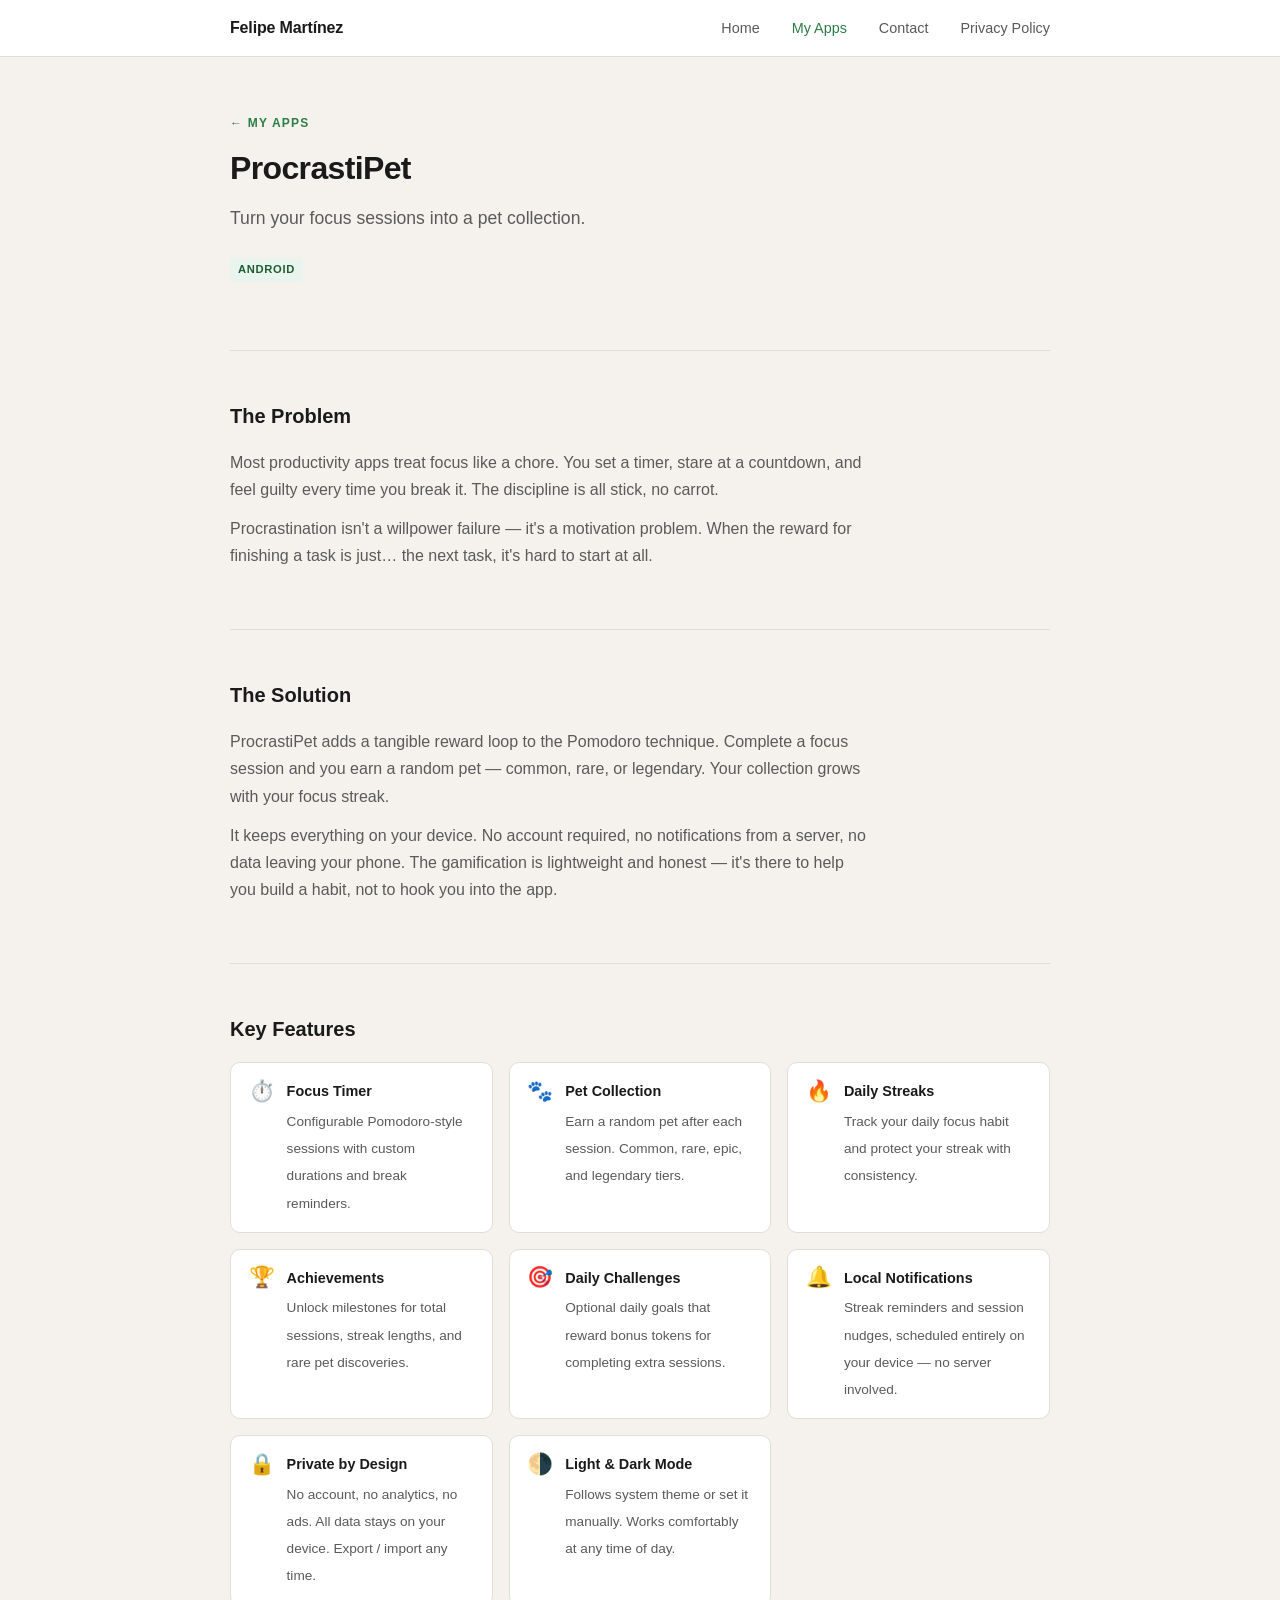
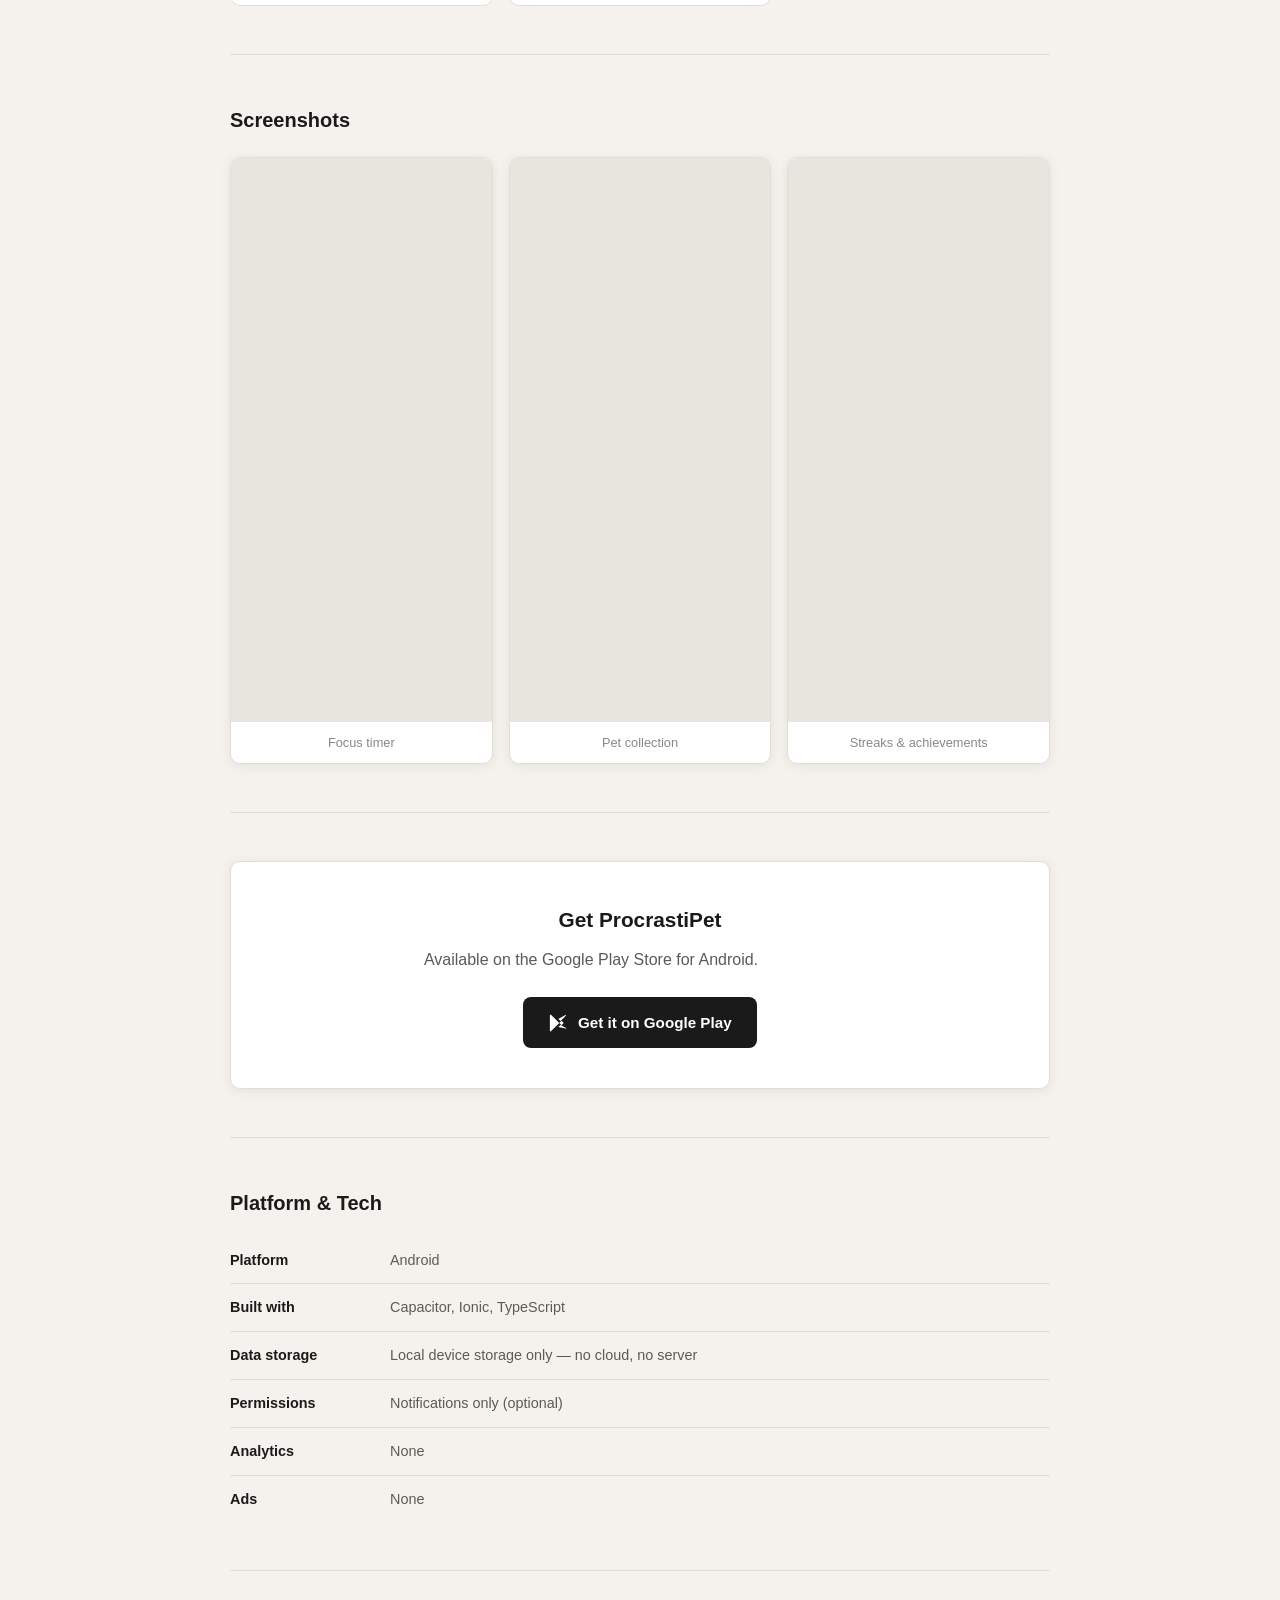
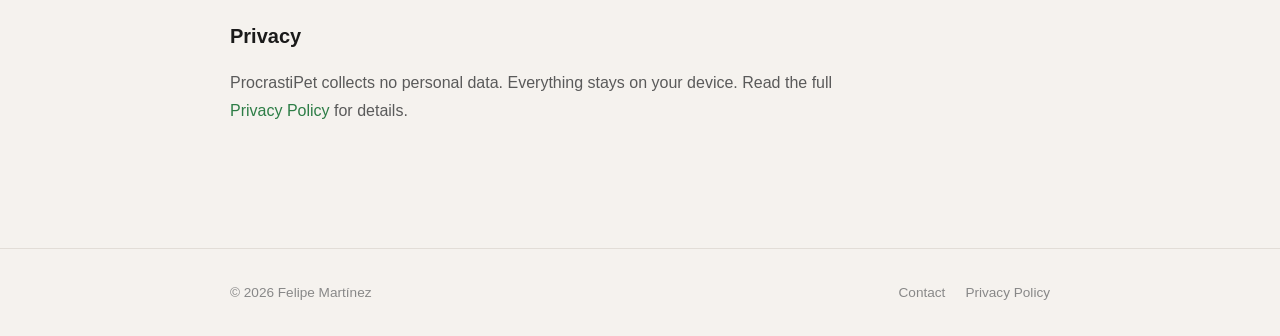
==== app-procrastipet.html @ 2a688fde "feat: build complete multi-page portfolio site Replaces the standalone privacy policy page with a fu" ====
<!DOCTYPE html>
<html lang="en">
<head>
  <meta charset="UTF-8" />
  <meta name="viewport" content="width=device-width, initial-scale=1.0" />
  <title>ProcrastiPet — Felipe Martínez</title>
  <meta name="description" content="ProcrastiPet turns your focus sessions into a pet collection. Beat procrastination one timer at a time. Privacy-first Android app." />
  <link rel="stylesheet" href="assets/styles.css" />
</head>
<body>

  <!-- ── Navigation ───────────────────────────────────────── -->
  <nav class="site-nav" aria-label="Main navigation">
    <div class="container nav-inner">
      <a href="index.html" class="nav-logo">Felipe Martínez</a>

      <button class="nav-toggle" aria-label="Toggle navigation" aria-expanded="false">
        <span></span><span></span><span></span>
      </button>

      <ul class="nav-links">
        <li><a href="index.html">Home</a></li>
        <li><a href="apps.html" class="active">My Apps</a></li>
        <li><a href="contact.html">Contact</a></li>
        <li><a href="privacy-policy.html">Privacy Policy</a></li>
      </ul>
    </div>
  </nav>

  <main>

    <!-- ── App header ─────────────────────────────────────── -->
    <div class="container">
      <header class="app-detail-header">
        <p class="section-label"><a href="apps.html">← My Apps</a></p>
        <h1 class="app-detail-title">ProcrastiPet</h1>
        <p class="app-detail-tagline">Turn your focus sessions into a pet collection.</p>
        <div class="app-detail-meta">
          <span class="badge-platform">Android</span>
        </div>
      </header>
    </div>

    <div class="container">

      <!-- ── 1. The Problem ──────────────────────────────────── -->
      <section class="detail-section">
        <h2>The Problem</h2>
        <p>
          Most productivity apps treat focus like a chore. You set a timer, stare at a countdown,
          and feel guilty every time you break it. The discipline is all stick, no carrot.
        </p>
        <p>
          Procrastination isn't a willpower failure — it's a motivation problem. When the reward
          for finishing a task is just… the next task, it's hard to start at all.
        </p>
      </section>

      <!-- ── 2. The Solution ─────────────────────────────────── -->
      <section class="detail-section">
        <h2>The Solution</h2>
        <p>
          ProcrastiPet adds a tangible reward loop to the Pomodoro technique. Complete a focus
          session and you earn a random pet — common, rare, or legendary. Your collection grows
          with your focus streak.
        </p>
        <p>
          It keeps everything on your device. No account required, no notifications from a server,
          no data leaving your phone. The gamification is lightweight and honest — it's there to
          help you build a habit, not to hook you into the app.
        </p>
      </section>

      <!-- ── 3. Key Features ────────────────────────────────── -->
      <section class="detail-section">
        <h2>Key Features</h2>

        <div class="feature-list">
          <div class="feature-item">
            <span class="feature-icon">⏱️</span>
            <div class="feature-text">
              <strong>Focus Timer</strong>
              <span>Configurable Pomodoro-style sessions with custom durations and break reminders.</span>
            </div>
          </div>

          <div class="feature-item">
            <span class="feature-icon">🐾</span>
            <div class="feature-text">
              <strong>Pet Collection</strong>
              <span>Earn a random pet after each session. Common, rare, epic, and legendary tiers.</span>
            </div>
          </div>

          <div class="feature-item">
            <span class="feature-icon">🔥</span>
            <div class="feature-text">
              <strong>Daily Streaks</strong>
              <span>Track your daily focus habit and protect your streak with consistency.</span>
            </div>
          </div>

          <div class="feature-item">
            <span class="feature-icon">🏆</span>
            <div class="feature-text">
              <strong>Achievements</strong>
              <span>Unlock milestones for total sessions, streak lengths, and rare pet discoveries.</span>
            </div>
          </div>

          <div class="feature-item">
            <span class="feature-icon">🎯</span>
            <div class="feature-text">
              <strong>Daily Challenges</strong>
              <span>Optional daily goals that reward bonus tokens for completing extra sessions.</span>
            </div>
          </div>

          <div class="feature-item">
            <span class="feature-icon">🔔</span>
            <div class="feature-text">
              <strong>Local Notifications</strong>
              <span>Streak reminders and session nudges, scheduled entirely on your device — no server involved.</span>
            </div>
          </div>

          <div class="feature-item">
            <span class="feature-icon">🔒</span>
            <div class="feature-text">
              <strong>Private by Design</strong>
              <span>No account, no analytics, no ads. All data stays on your device. Export / import any time.</span>
            </div>
          </div>

          <div class="feature-item">
            <span class="feature-icon">🌗</span>
            <div class="feature-text">
              <strong>Light &amp; Dark Mode</strong>
              <span>Follows system theme or set it manually. Works comfortably at any time of day.</span>
            </div>
          </div>
        </div>
      </section>

      <!-- ── 4. Screenshots ─────────────────────────────────── -->
      <section class="detail-section">
        <h2>Screenshots</h2>

        <!-- REPLACE: drop real screenshots into assets/ and update the src and alt attributes below -->
        <div class="screenshot-gallery">
          <figure>
            <img
              src="assets/procrastipet-1.png"
              alt="ProcrastiPet home screen showing a focus timer and pet summary"
            />
            <figcaption>Focus timer</figcaption>
          </figure>
          <figure>
            <img
              src="assets/procrastipet-2.png"
              alt="ProcrastiPet pet collection screen showing earned creatures of various rarities"
            />
            <figcaption>Pet collection</figcaption>
          </figure>
          <figure>
            <img
              src="assets/procrastipet-3.png"
              alt="ProcrastiPet achievements and streak screen"
            />
            <figcaption>Streaks &amp; achievements</figcaption>
          </figure>
        </div>
      </section>

      <!-- ── 5. Download ────────────────────────────────────── -->
      <section class="detail-section">
        <div class="store-cta">
          <h2>Get ProcrastiPet</h2>
          <p>Available on the Google Play Store for Android.</p>
          <!-- REPLACE: update the href below with your real Play Store URL -->
          <a
            href="https://play.google.com/store/apps/details?id=YOUR_PACKAGE_NAME"
            class="btn-store"
            target="_blank"
            rel="noopener noreferrer"
            aria-label="Get ProcrastiPet on Google Play"
          >
            <!-- Google Play icon (inline SVG, no external dependency) -->
            <svg width="20" height="20" viewBox="0 0 512 512" fill="currentColor" aria-hidden="true">
              <path d="M48 59.5v393C48 464 57 474 68.9 474l.1-.1 220-220L68.9 38C57 38 48 48 48 59.5zM321.7 207.3l-56.4-56.4 168.8-96.3c10.7-6.1 22.2-2.4 27.3 8.5L321.7 207.3zM265.3 361.1l56.4-56.4 149.7 85.4c-5.1 10.9-16.6 14.6-27.3 8.5L265.3 361.1zM289.4 256l56.3-56.3 56.3 56.3-56.3 56.3-56.3-56.3z"/>
            </svg>
            Get it on Google Play
          </a>
        </div>
      </section>

      <!-- ── 6. Platform & Tech ─────────────────────────────── -->
      <section class="detail-section">
        <h2>Platform &amp; Tech</h2>

        <table class="tech-table">
          <tbody>
            <tr>
              <td>Platform</td>
              <td>Android</td>
            </tr>
            <tr>
              <td>Built with</td>
              <td>Capacitor, Ionic, TypeScript</td>
            </tr>
            <tr>
              <td>Data storage</td>
              <td>Local device storage only — no cloud, no server</td>
            </tr>
            <tr>
              <td>Permissions</td>
              <td>Notifications only (optional)</td>
            </tr>
            <tr>
              <td>Analytics</td>
              <td>None</td>
            </tr>
            <tr>
              <td>Ads</td>
              <td>None</td>
            </tr>
          </tbody>
        </table>
      </section>

      <!-- ── 7. Privacy note ────────────────────────────────── -->
      <section class="detail-section">
        <h2>Privacy</h2>
        <p>
          ProcrastiPet collects no personal data. Everything stays on your device.
          Read the full <a href="privacy-policy.html">Privacy Policy</a> for details.
        </p>
      </section>

    </div><!-- /.container -->
  </main>

  <!-- ── Footer ───────────────────────────────────────────── -->
  <footer class="site-footer">
    <div class="container footer-inner">
      <span class="footer-copy">&copy; 2026 Felipe Martínez</span>
      <nav class="footer-links" aria-label="Footer navigation">
        <a href="contact.html">Contact</a>
        <a href="privacy-policy.html">Privacy Policy</a>
      </nav>
    </div>
  </footer>

  <script src="assets/script.js"></script>
</body>
</html>
---- assets/styles.css ----
/* ============================================================
   styles.css — shared stylesheet for fpmartinez10.github.io
   ============================================================ */

/* ── 1. Custom properties ───────────────────────────────────── */
:root {
  --brand:       #2d7d46;
  --brand-dark:  #1f5c33;
  --bg:          #f5f2ee;
  --surface:     #ffffff;
  --border:      #e2ddd7;
  --text:        #1a1a1a;
  --text-muted:  #5a5a5a;
  --text-subtle: #888;
  --radius:      10px;
  --shadow:      0 2px 12px rgba(0, 0, 0, 0.07);
  --shadow-hover: 0 4px 20px rgba(0, 0, 0, 0.12);
  --container:   860px;
  --font: -apple-system, BlinkMacSystemFont, "Segoe UI", Roboto, Helvetica, Arial, sans-serif;
}

/* ── 2. Reset ───────────────────────────────────────────────── */
*, *::before, *::after {
  box-sizing: border-box;
  margin: 0;
  padding: 0;
}

/* ── 3. Base ────────────────────────────────────────────────── */
html { scroll-behavior: smooth; }

body {
  font-family: var(--font);
  background: var(--bg);
  color: var(--text);
  line-height: 1.7;
  font-size: 1rem;
}

img {
  display: block;
  max-width: 100%;
  height: auto;
}

a {
  color: var(--brand);
  text-decoration: none;
}

a:hover { text-decoration: underline; }

ul { list-style: none; }

/* ── 4. Layout helpers ──────────────────────────────────────── */
.container {
  max-width: var(--container);
  margin: 0 auto;
  padding: 0 1.25rem;
}

.section {
  padding: 4rem 0;
}

.section + .section {
  border-top: 1px solid var(--border);
}

.section-label {
  font-size: 0.75rem;
  font-weight: 700;
  letter-spacing: 0.1em;
  text-transform: uppercase;
  color: var(--brand);
  margin-bottom: 0.5rem;
}

.section-title {
  font-size: 1.6rem;
  font-weight: 700;
  color: var(--text);
  margin-bottom: 0.75rem;
  line-height: 1.3;
}

.section-intro {
  color: var(--text-muted);
  max-width: 560px;
  margin-bottom: 2.5rem;
}

/* ── 5. Navigation ──────────────────────────────────────────── */
.site-nav {
  background: var(--surface);
  border-bottom: 1px solid var(--border);
  position: sticky;
  top: 0;
  z-index: 100;
}

.nav-inner {
  display: flex;
  align-items: center;
  justify-content: space-between;
  height: 56px;
}

.nav-logo {
  font-weight: 700;
  font-size: 1rem;
  color: var(--text);
  letter-spacing: -0.01em;
}

.nav-logo:hover { text-decoration: none; color: var(--brand); }

.nav-links {
  display: flex;
  gap: 2rem;
  align-items: center;
}

.nav-links a {
  font-size: 0.9rem;
  color: var(--text-muted);
  font-weight: 500;
  transition: color 0.15s;
}

.nav-links a:hover,
.nav-links a.active {
  color: var(--brand);
  text-decoration: none;
}

/* Hamburger button — hidden on desktop */
.nav-toggle {
  display: none;
  background: none;
  border: none;
  cursor: pointer;
  padding: 0.25rem;
  flex-direction: column;
  gap: 5px;
}

.nav-toggle span {
  display: block;
  width: 22px;
  height: 2px;
  background: var(--text);
  border-radius: 2px;
  transition: all 0.2s;
}

/* ── 6. Hero ────────────────────────────────────────────────── */
.hero {
  padding: 5rem 0 4rem;
  border-bottom: 1px solid var(--border);
}

.hero-eyebrow {
  font-size: 0.8rem;
  font-weight: 700;
  letter-spacing: 0.12em;
  text-transform: uppercase;
  color: var(--brand);
  margin-bottom: 1rem;
}

.hero-title {
  font-size: 2.25rem;
  font-weight: 800;
  line-height: 1.2;
  color: var(--text);
  max-width: 640px;
  margin-bottom: 1.25rem;
  letter-spacing: -0.02em;
}

.hero-subtitle {
  font-size: 1.05rem;
  color: var(--text-muted);
  max-width: 500px;
  margin-bottom: 2rem;
}

/* ── 7. Buttons ─────────────────────────────────────────────── */
.btn {
  display: inline-block;
  padding: 0.65rem 1.4rem;
  border-radius: 6px;
  font-size: 0.9rem;
  font-weight: 600;
  cursor: pointer;
  transition: background 0.15s, transform 0.1s;
  text-decoration: none;
}

.btn:hover { text-decoration: none; transform: translateY(-1px); }

.btn-primary {
  background: var(--brand);
  color: #fff;
}

.btn-primary:hover { background: var(--brand-dark); }

.btn-outline {
  background: transparent;
  color: var(--brand);
  border: 1.5px solid var(--brand);
}

.btn-outline:hover { background: #f0f8f3; }

.btn-store {
  display: inline-flex;
  align-items: center;
  gap: 0.6rem;
  background: var(--text);
  color: #fff;
  padding: 0.8rem 1.6rem;
  border-radius: 8px;
  font-size: 0.95rem;
  font-weight: 600;
  transition: background 0.15s, transform 0.1s;
}

.btn-store:hover {
  background: #333;
  text-decoration: none;
  transform: translateY(-1px);
}

/* ── 8. App cards (used on home + apps page) ────────────────── */
.app-grid {
  display: grid;
  grid-template-columns: repeat(auto-fill, minmax(280px, 1fr));
  gap: 1.5rem;
}

/* ── ADD NEW APP: Copy one .app-card block to add another app ── */
.app-card {
  background: var(--surface);
  border: 1px solid var(--border);
  border-radius: var(--radius);
  padding: 1.75rem;
  box-shadow: var(--shadow);
  transition: box-shadow 0.2s, transform 0.15s;
  display: flex;
  flex-direction: column;
}

.app-card:hover {
  box-shadow: var(--shadow-hover);
  transform: translateY(-2px);
}

.app-card-icon {
  font-size: 2.25rem;
  margin-bottom: 1rem;
  line-height: 1;
}

.app-card-name {
  font-size: 1.1rem;
  font-weight: 700;
  color: var(--text);
  margin-bottom: 0.35rem;
}

.app-card-tagline {
  font-size: 0.9rem;
  color: var(--text-muted);
  margin-bottom: 1rem;
  flex-grow: 1;
}

.badge-platform {
  display: inline-block;
  font-size: 0.7rem;
  font-weight: 700;
  letter-spacing: 0.06em;
  text-transform: uppercase;
  background: #e8f4ed;
  color: var(--brand-dark);
  border-radius: 4px;
  padding: 0.15rem 0.5rem;
  margin-bottom: 1.25rem;
}

.app-card-link {
  font-size: 0.875rem;
  font-weight: 600;
  color: var(--brand);
}

.app-card-link:hover { text-decoration: underline; }

/* ── 9. App detail page ─────────────────────────────────────── */
.app-detail-header {
  padding: 3.5rem 0 3rem;
  border-bottom: 1px solid var(--border);
}

.app-detail-title {
  font-size: 2rem;
  font-weight: 800;
  letter-spacing: -0.02em;
  color: var(--text);
  margin-bottom: 0.5rem;
}

.app-detail-tagline {
  font-size: 1.1rem;
  color: var(--text-muted);
  margin-bottom: 1.5rem;
}

.app-detail-meta {
  display: flex;
  gap: 0.75rem;
  flex-wrap: wrap;
  align-items: center;
}

.detail-section {
  padding: 3rem 0;
  border-bottom: 1px solid var(--border);
}

.detail-section:last-child { border-bottom: none; }

.detail-section h2 {
  font-size: 1.25rem;
  font-weight: 700;
  color: var(--text);
  margin-bottom: 1rem;
}

.detail-section p {
  color: var(--text-muted);
  margin-bottom: 0.75rem;
  max-width: 640px;
}

.feature-list {
  display: grid;
  grid-template-columns: repeat(auto-fill, minmax(260px, 1fr));
  gap: 1rem;
  margin-top: 1rem;
}

.feature-item {
  display: flex;
  gap: 0.75rem;
  align-items: flex-start;
  background: var(--surface);
  border: 1px solid var(--border);
  border-radius: var(--radius);
  padding: 1rem 1.1rem;
}

.feature-icon {
  font-size: 1.3rem;
  line-height: 1;
  flex-shrink: 0;
  margin-top: 0.1rem;
}

.feature-text strong {
  display: block;
  font-size: 0.9rem;
  font-weight: 700;
  color: var(--text);
  margin-bottom: 0.2rem;
}

.feature-text span {
  font-size: 0.85rem;
  color: var(--text-muted);
}

/* ── 10. Screenshot gallery ─────────────────────────────────── */
.screenshot-gallery {
  display: grid;
  grid-template-columns: repeat(3, 1fr);
  gap: 1rem;
  margin-top: 1.25rem;
}

.screenshot-gallery figure {
  background: var(--surface);
  border: 1px solid var(--border);
  border-radius: var(--radius);
  overflow: hidden;
  box-shadow: var(--shadow);
}

.screenshot-gallery img {
  width: 100%;
  height: auto;
  display: block;
}

.screenshot-gallery figcaption {
  font-size: 0.8rem;
  color: var(--text-subtle);
  padding: 0.6rem 0.8rem;
  text-align: center;
}

/* Placeholder shown when no real screenshot is present */
.screenshot-placeholder {
  width: 100%;
  aspect-ratio: 9 / 19.5;
  background: #e8e4de;
  display: flex;
  align-items: center;
  justify-content: center;
  color: var(--text-subtle);
  font-size: 0.8rem;
  text-align: center;
  padding: 1rem;
}

/* ── 11. Store CTA section ──────────────────────────────────── */
.store-cta {
  background: var(--surface);
  border: 1px solid var(--border);
  border-radius: var(--radius);
  padding: 2.5rem;
  text-align: center;
  box-shadow: var(--shadow);
}

.store-cta h2 {
  font-size: 1.3rem;
  font-weight: 700;
  margin-bottom: 0.5rem;
}

.store-cta p {
  color: var(--text-muted);
  margin-bottom: 1.5rem;
}

/* ── 12. Tech details table ─────────────────────────────────── */
.tech-table {
  width: 100%;
  border-collapse: collapse;
  font-size: 0.9rem;
}

.tech-table tr {
  border-bottom: 1px solid var(--border);
}

.tech-table tr:last-child { border-bottom: none; }

.tech-table td {
  padding: 0.7rem 0;
  vertical-align: top;
}

.tech-table td:first-child {
  font-weight: 600;
  color: var(--text);
  width: 160px;
  padding-right: 1rem;
}

.tech-table td:last-child {
  color: var(--text-muted);
}

/* ── 13. Contact page ───────────────────────────────────────── */
.contact-list {
  display: flex;
  flex-direction: column;
  gap: 1rem;
  margin-top: 1.5rem;
}

.contact-item {
  display: flex;
  align-items: center;
  gap: 1rem;
  background: var(--surface);
  border: 1px solid var(--border);
  border-radius: var(--radius);
  padding: 1.1rem 1.4rem;
  box-shadow: var(--shadow);
  transition: box-shadow 0.15s;
}

.contact-item:hover { box-shadow: var(--shadow-hover); }

.contact-item-icon {
  font-size: 1.4rem;
  flex-shrink: 0;
}

.contact-item-label {
  font-size: 0.75rem;
  font-weight: 700;
  letter-spacing: 0.08em;
  text-transform: uppercase;
  color: var(--text-subtle);
  margin-bottom: 0.15rem;
}

.contact-item-value {
  font-size: 0.95rem;
  font-weight: 500;
  color: var(--text);
}

.contact-item-value a {
  color: var(--text);
  font-weight: 500;
}

.contact-item-value a:hover { color: var(--brand); text-decoration: none; }

/* ── 14. Privacy policy content ─────────────────────────────── */
.policy-content {
  max-width: 680px;
}

.policy-content p {
  margin-bottom: 0.85rem;
  color: var(--text-muted);
}

.policy-content h2 {
  font-size: 1rem;
  font-weight: 700;
  color: var(--text);
  margin: 2rem 0 0.6rem;
  padding-left: 0.75rem;
  border-left: 3px solid var(--brand);
}

.policy-content ul {
  list-style: disc;
  padding-left: 1.5rem;
  margin: 0.5rem 0 0.85rem;
}

.policy-content ul li {
  margin-bottom: 0.35rem;
  color: var(--text-muted);
}

.policy-content a { color: var(--brand); }

.badge-local {
  display: inline-block;
  background: var(--brand);
  color: #fff;
  font-size: 0.7rem;
  font-weight: 700;
  border-radius: 4px;
  padding: 0.1rem 0.45rem;
  vertical-align: middle;
  margin-left: 0.3rem;
  letter-spacing: 0.03em;
}

/* ── 15. Home contact CTA strip ─────────────────────────────── */
.cta-strip {
  background: var(--surface);
  border: 1px solid var(--border);
  border-radius: var(--radius);
  padding: 2.5rem;
  display: flex;
  align-items: center;
  justify-content: space-between;
  gap: 2rem;
  box-shadow: var(--shadow);
}

.cta-strip-text h2 {
  font-size: 1.2rem;
  font-weight: 700;
  margin-bottom: 0.35rem;
}

.cta-strip-text p {
  color: var(--text-muted);
  font-size: 0.95rem;
}

/* ── 16. About section ──────────────────────────────────────── */
.about-block {
  max-width: 600px;
}

.about-block p {
  color: var(--text-muted);
  margin-bottom: 0.75rem;
}

/* ── 17. Page header (inner pages) ─────────────────────────── */
.page-header {
  padding: 3rem 0 2.5rem;
  border-bottom: 1px solid var(--border);
}

.page-header h1 {
  font-size: 1.75rem;
  font-weight: 800;
  letter-spacing: -0.02em;
  color: var(--text);
  margin-bottom: 0.4rem;
}

.page-header p {
  color: var(--text-muted);
  font-size: 1rem;
}

/* ── 18. Footer ─────────────────────────────────────────────── */
.site-footer {
  border-top: 1px solid var(--border);
  padding: 2rem 0;
  margin-top: 4rem;
}

.footer-inner {
  display: flex;
  align-items: center;
  justify-content: space-between;
  flex-wrap: wrap;
  gap: 0.75rem;
}

.footer-copy {
  font-size: 0.85rem;
  color: var(--text-subtle);
}

.footer-links {
  display: flex;
  gap: 1.25rem;
}

.footer-links a {
  font-size: 0.85rem;
  color: var(--text-subtle);
}

.footer-links a:hover { color: var(--brand); text-decoration: none; }

/* ── 19. Responsive ─────────────────────────────────────────── */
@media (max-width: 640px) {
  /* Nav */
  .nav-toggle {
    display: flex;
  }

  .nav-links {
    display: none;
    position: absolute;
    top: 56px;
    left: 0;
    right: 0;
    background: var(--surface);
    border-bottom: 1px solid var(--border);
    flex-direction: column;
    align-items: flex-start;
    gap: 0;
    padding: 0.5rem 0;
    box-shadow: 0 4px 12px rgba(0,0,0,0.08);
  }

  .nav-links.open { display: flex; }

  .nav-links a {
    padding: 0.75rem 1.25rem;
    width: 100%;
    font-size: 0.95rem;
  }

  .site-nav { position: relative; }

  /* Hero */
  .hero { padding: 3rem 0 2.5rem; }
  .hero-title { font-size: 1.7rem; }

  /* Sections */
  .section { padding: 2.5rem 0; }
  .section-title { font-size: 1.35rem; }

  /* App grid */
  .app-grid { grid-template-columns: 1fr; }

  /* Feature list */
  .feature-list { grid-template-columns: 1fr; }

  /* Screenshots */
  .screenshot-gallery { grid-template-columns: 1fr; }

  /* CTA strip */
  .cta-strip {
    flex-direction: column;
    align-items: flex-start;
    text-align: left;
  }

  /* App detail header */
  .app-detail-title { font-size: 1.6rem; }

  /* Footer */
  .footer-inner { flex-direction: column; align-items: flex-start; }

  /* Tech table */
  .tech-table td:first-child { width: 120px; }
}
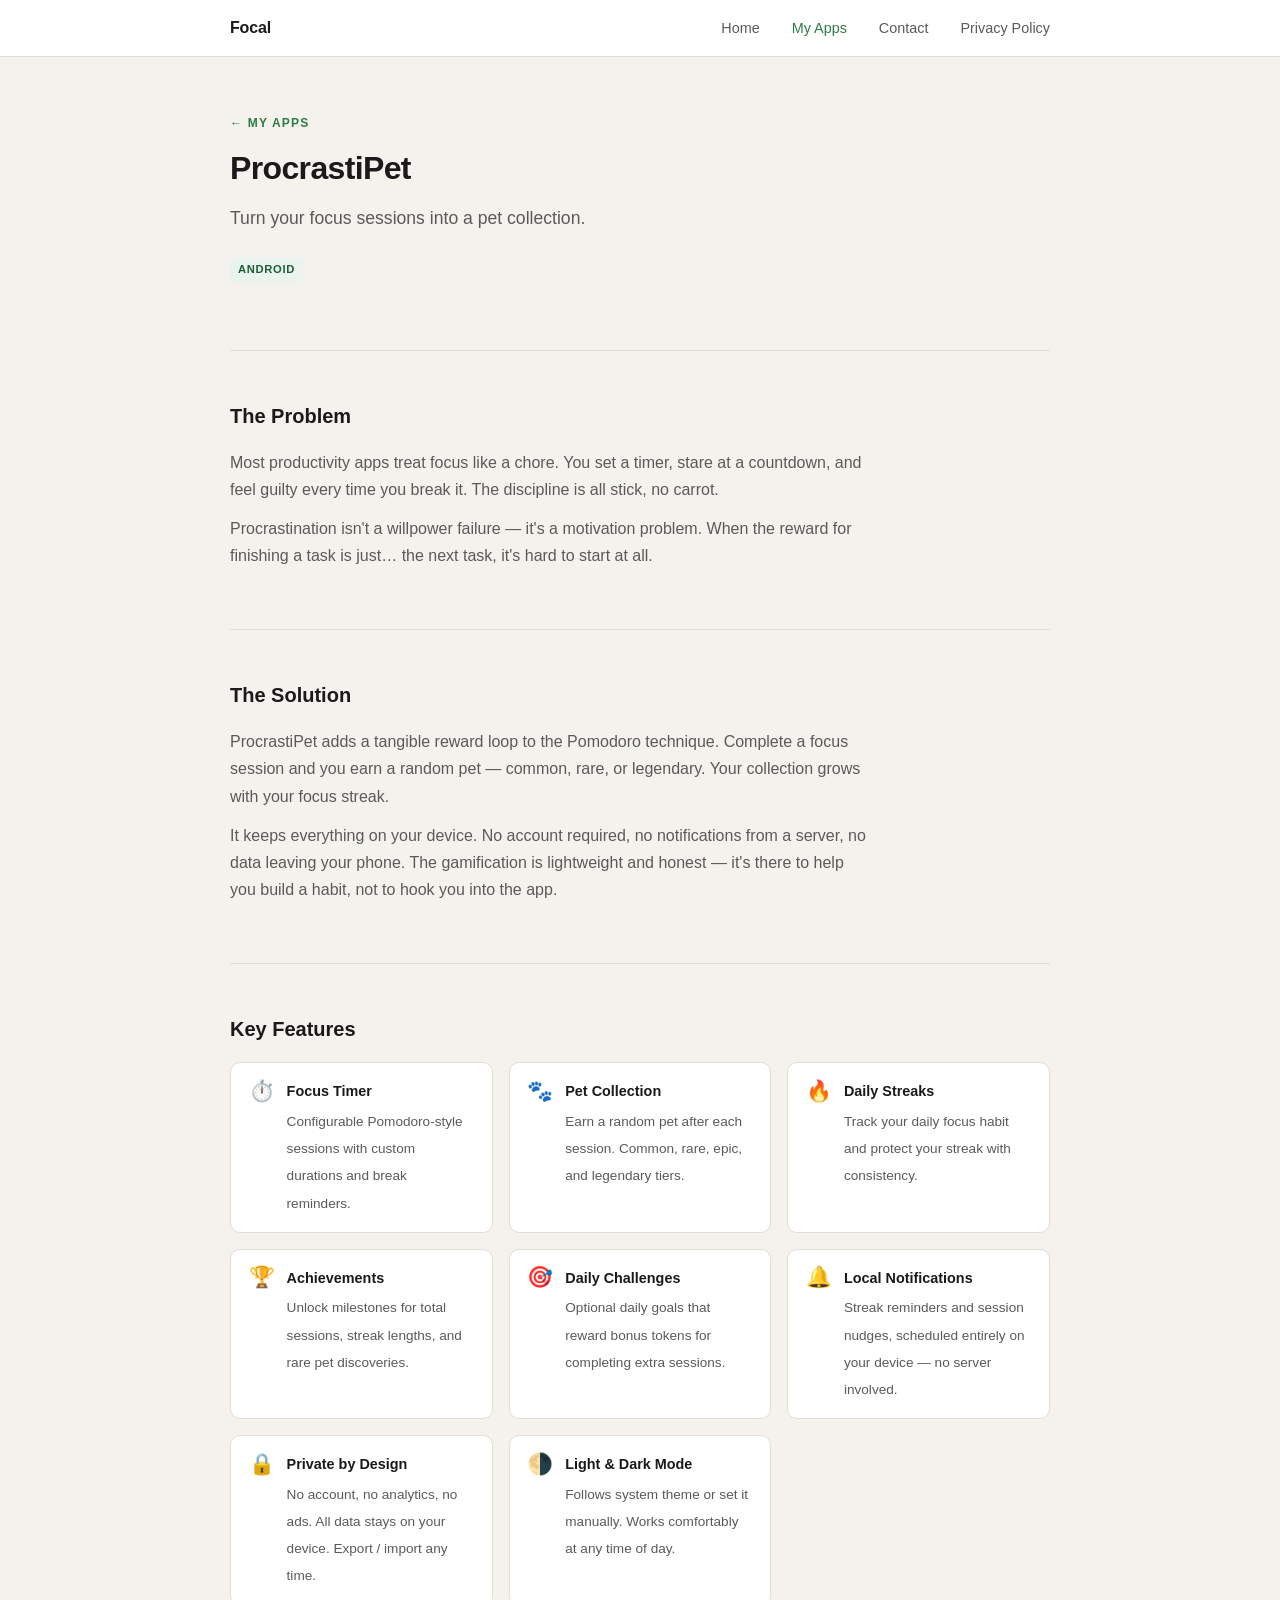
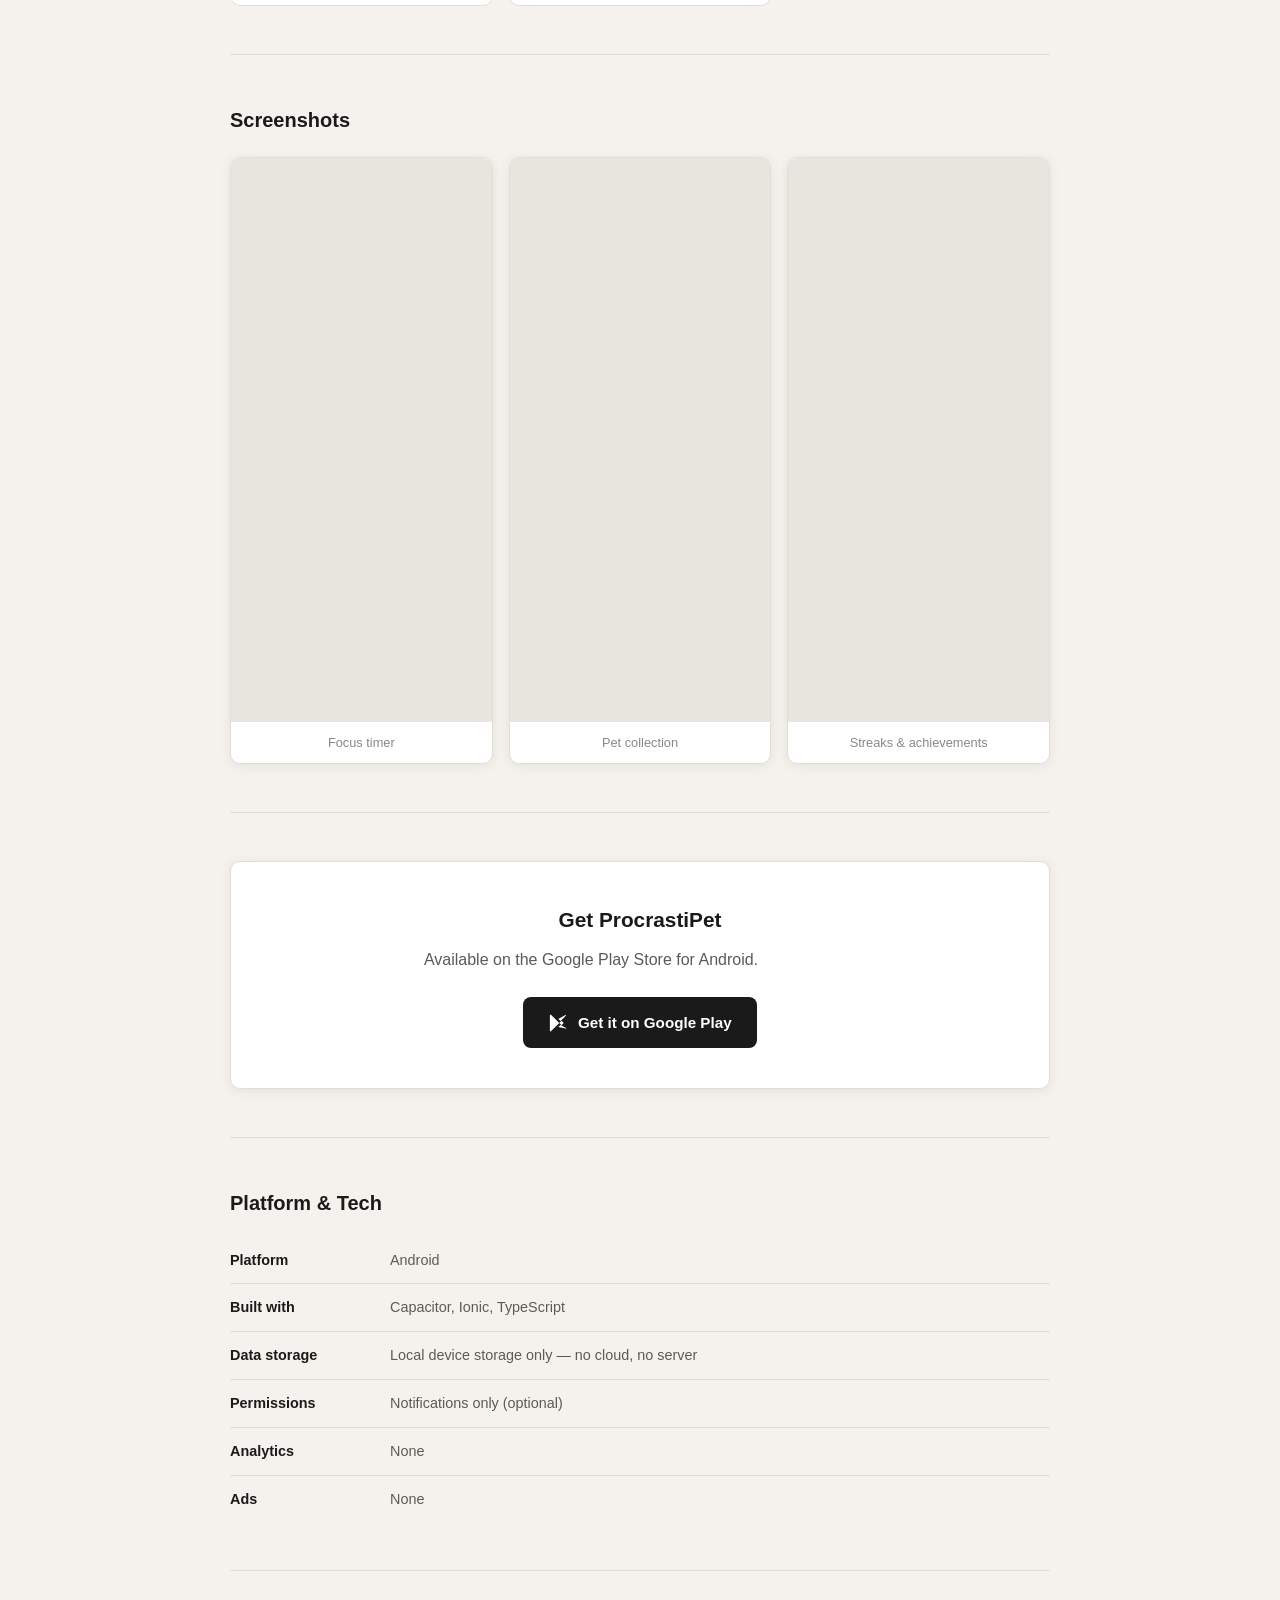
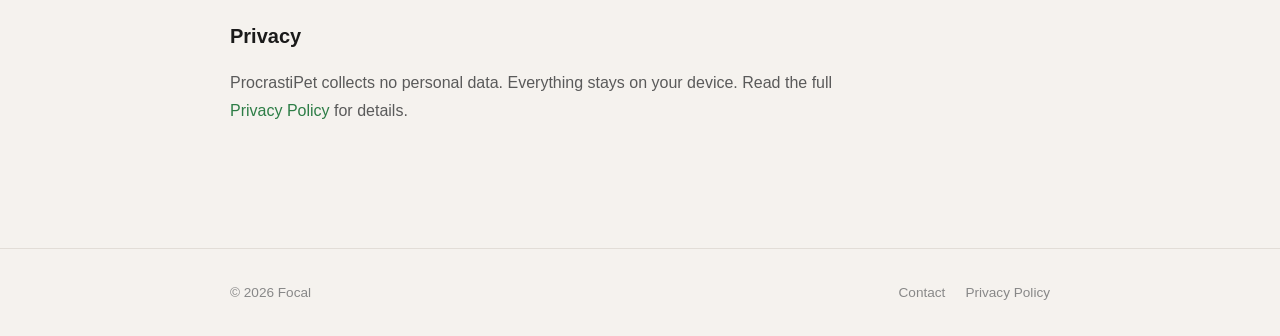
==== commit 0c019c49: "chore: rebrand name to Focal across all pages Co-Authored-By: Claude Sonnet 4.6 <noreply@anthropic.c" ====
--- a/app-procrastipet.html
+++ b/app-procrastipet.html
@@ -3,7 +3,7 @@
 <head>
   <meta charset="UTF-8" />
   <meta name="viewport" content="width=device-width, initial-scale=1.0" />
-  <title>ProcrastiPet — Felipe Martínez</title>
+  <title>ProcrastiPet — Focal</title>
   <meta name="description" content="ProcrastiPet turns your focus sessions into a pet collection. Beat procrastination one timer at a time. Privacy-first Android app." />
   <link rel="stylesheet" href="assets/styles.css" />
 </head>
@@ -12,7 +12,7 @@
   <!-- ── Navigation ───────────────────────────────────────── -->
   <nav class="site-nav" aria-label="Main navigation">
     <div class="container nav-inner">
-      <a href="index.html" class="nav-logo">Felipe Martínez</a>
+      <a href="index.html" class="nav-logo">Focal</a>
 
       <button class="nav-toggle" aria-label="Toggle navigation" aria-expanded="false">
         <span></span><span></span><span></span>
@@ -243,7 +243,7 @@
   <!-- ── Footer ───────────────────────────────────────────── -->
   <footer class="site-footer">
     <div class="container footer-inner">
-      <span class="footer-copy">&copy; 2026 Felipe Martínez</span>
+      <span class="footer-copy">&copy; 2026 Focal</span>
       <nav class="footer-links" aria-label="Footer navigation">
         <a href="contact.html">Contact</a>
         <a href="privacy-policy.html">Privacy Policy</a>
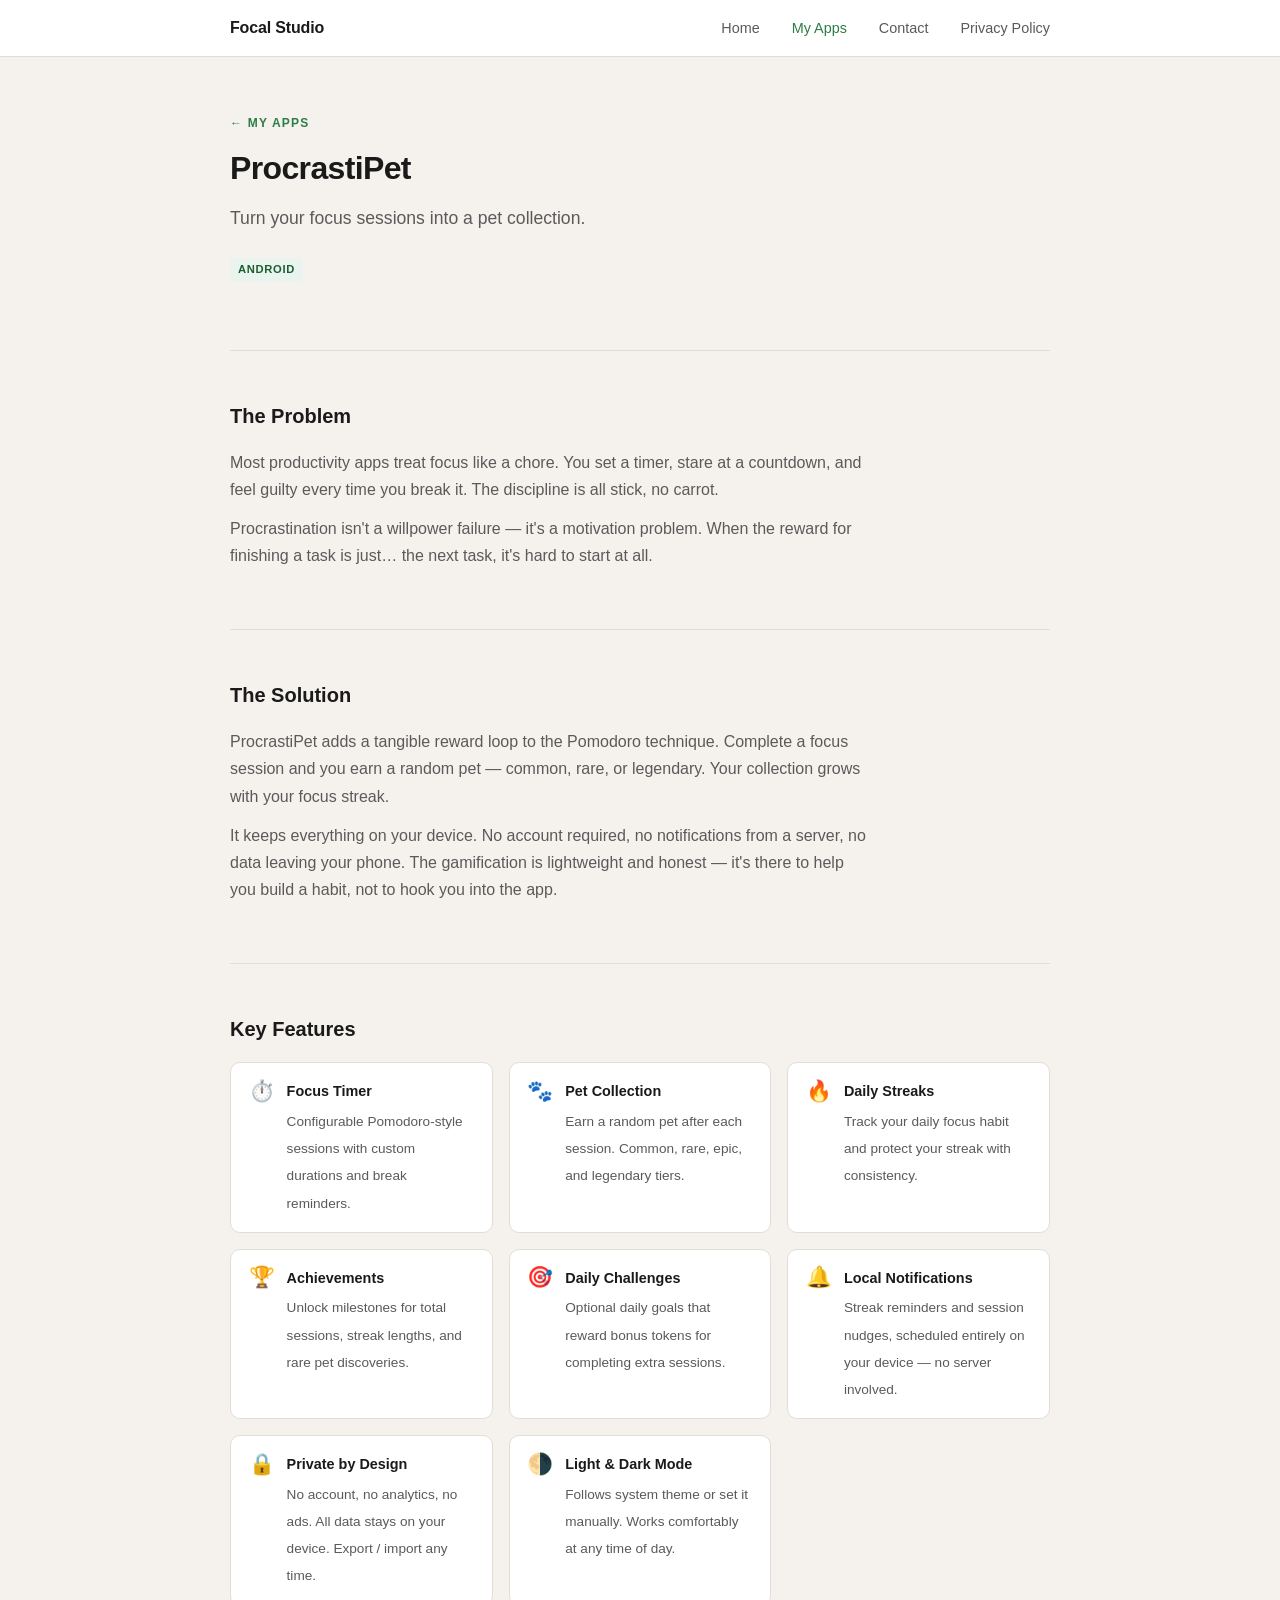
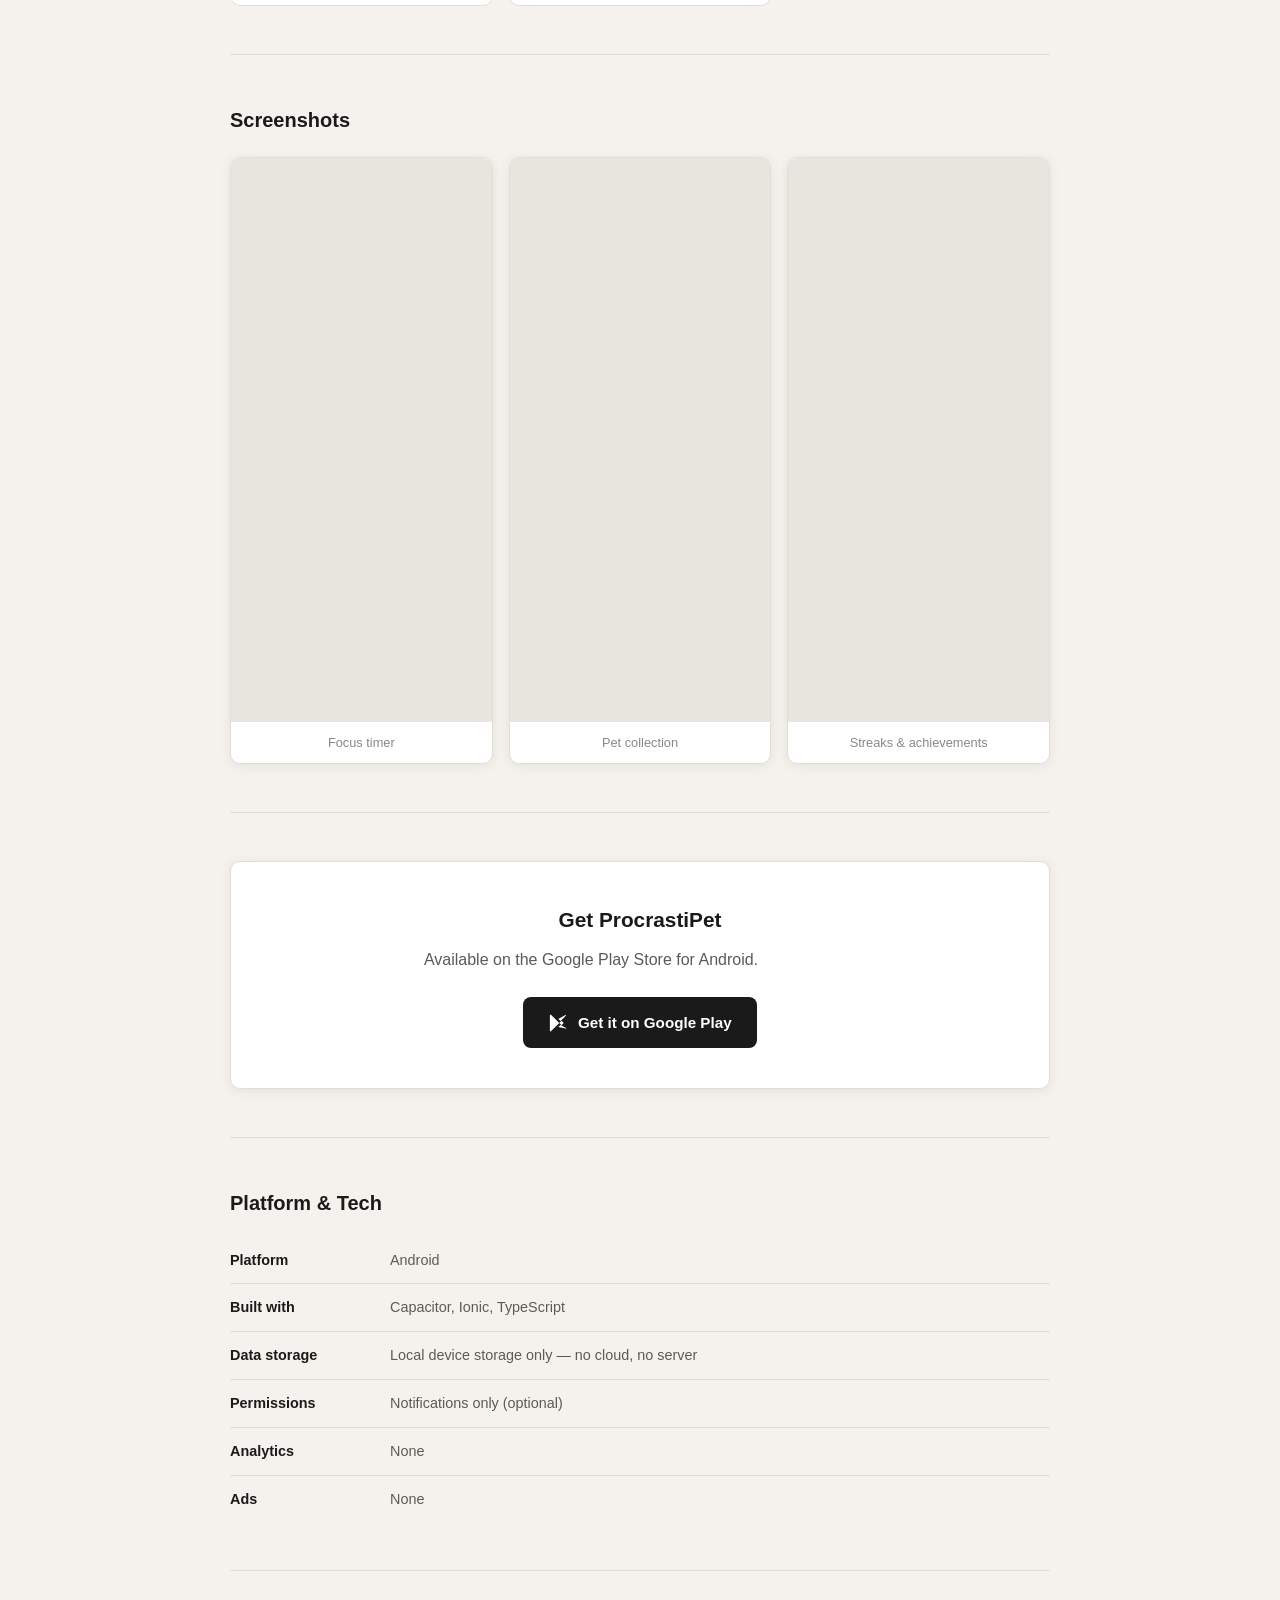
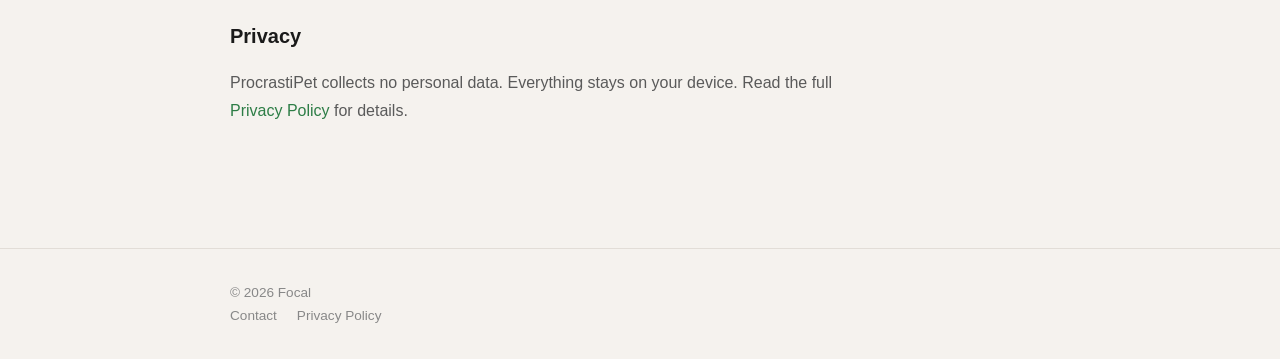
==== commit 2e195d59: "chore: rename Focal → Focal Studio across all pages Co-Authored-By: Claude Sonnet 4.6 <noreply@anthr" ====
--- a/app-procrastipet.html
+++ b/app-procrastipet.html
@@ -3,7 +3,7 @@
 <head>
   <meta charset="UTF-8" />
   <meta name="viewport" content="width=device-width, initial-scale=1.0" />
-  <title>ProcrastiPet — Focal</title>
+  <title>ProcrastiPet — Focal Studio</title>
   <meta name="description" content="ProcrastiPet turns your focus sessions into a pet collection. Beat procrastination one timer at a time. Privacy-first Android app." />
   <link rel="stylesheet" href="assets/styles.css" />
 </head>
@@ -12,7 +12,7 @@
   <!-- ── Navigation ───────────────────────────────────────── -->
   <nav class="site-nav" aria-label="Main navigation">
     <div class="container nav-inner">
-      <a href="index.html" class="nav-logo">Focal</a>
+      <a href="index.html" class="nav-logo">Focal Studio</a>
 
       <button class="nav-toggle" aria-label="Toggle navigation" aria-expanded="false">
         <span></span><span></span><span></span>
@@ -243,7 +243,7 @@
   <!-- ── Footer ───────────────────────────────────────────── -->
   <footer class="site-footer">
     <div class="container footer-inner">
-      <span class="footer-copy">&copy; 2026 Focal</span>
+      <span class="footer-copy">&copy; 2026 Focal<copy; 2026 Focal Studio</span>
       <nav class="footer-links" aria-label="Footer navigation">
         <a href="contact.html">Contact</a>
         <a href="privacy-policy.html">Privacy Policy</a>
